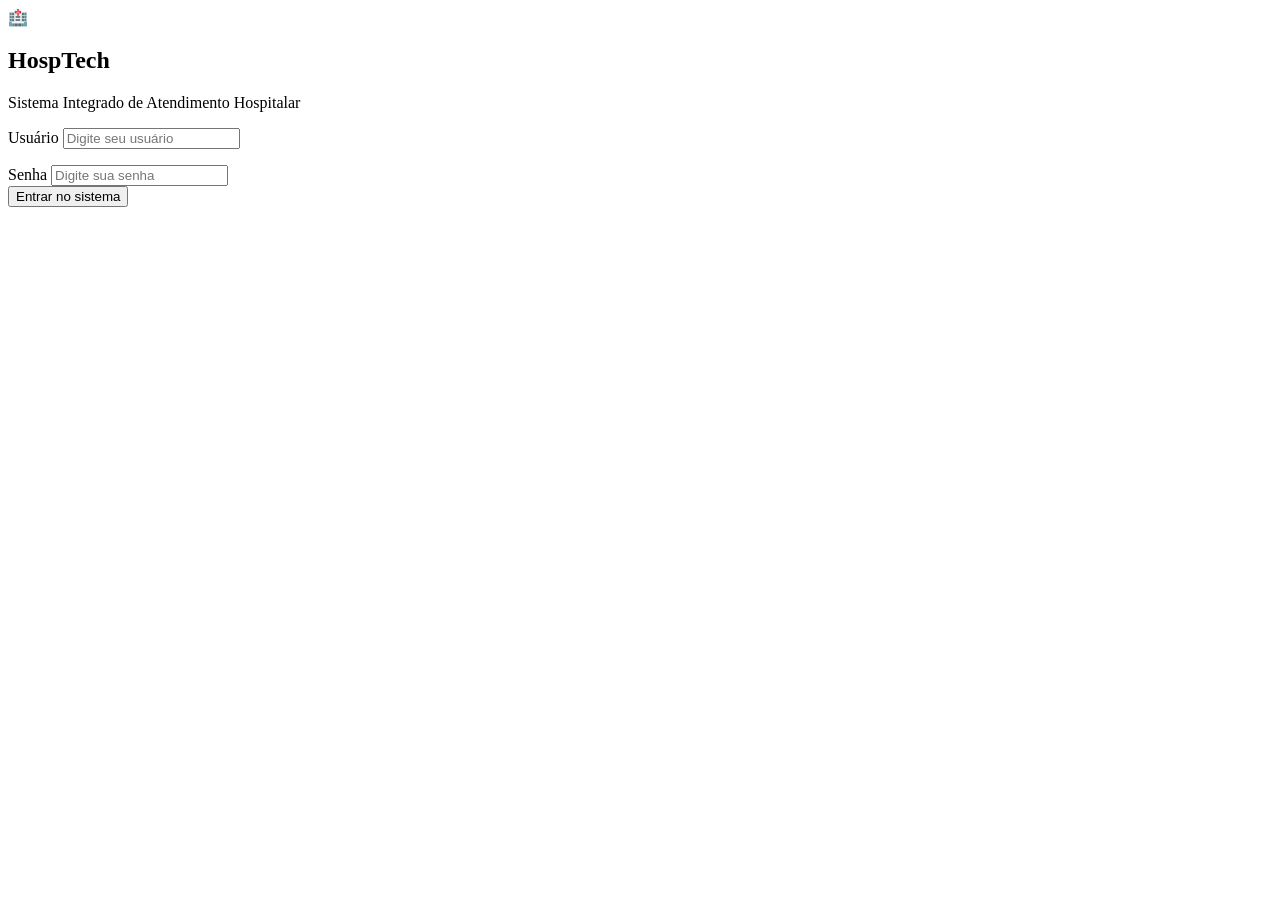
==== frontend/index.html @ c1aa9402 "Revamp login page structure and styles Updated the login page layout and improved accessibility feat" ====
<!DOCTYPE html>
<html lang="pt-BR">

<head>

  <meta charset="UTF-8">

  <meta
    name="viewport"
    content="width=device-width, initial-scale=1.0"
  >

  <title>HospTech | Login</title>

  <link rel="stylesheet" href="style.css">

</head>

<body class="login-page">

  <div class="container">

    <div class="login-logo">
      🏥
    </div>

    <h2>HospTech</h2>

    <p class="login-subtitle">
      Sistema Integrado de Atendimento Hospitalar
    </p>

    <div class="form-group">

      <label for="usuario">
        Usuário
      </label>

      <input
        id="usuario"
        type="text"
        placeholder="Digite seu usuário"
        autocomplete="username"
      >

    </div>

    <div
      class="form-group"
      style="margin-top:16px;"
    >

      <label for="senha">
        Senha
      </label>

      <input
        id="senha"
        type="password"
        placeholder="Digite sua senha"
        autocomplete="current-password"
      >

    </div>

    <button onclick="login()">
      Entrar no sistema
    </button>

    <div id="erro"></div>

  </div>

<script>

async function login() {

  const usuario =
    document
      .getElementById("usuario")
      .value
      .trim();

  const senha =
    document
      .getElementById("senha")
      .value;

  const erro =
    document.getElementById("erro");

  erro.className = "";
  erro.innerText = "";

  if (!usuario || !senha) {

    erro.className = "vermelho";

    erro.innerText =
      "Informe usuário e senha.";

    return;
  }

  try {

    const response =
      await fetch("/login", {

        method: "POST",

        headers: {
          "Content-Type":
            "application/json"
        },

        body:
          JSON.stringify({
            usuario,
            senha
          })
      });

    const data =
      await response.json();

    if (!response.ok) {

      throw new Error(
        data.erro ||
        "Erro ao realizar login."
      );
    }

    if (data.tipo === "triagem") {

      location.href =
        "triagem.html";

      return;
    }

    if (data.tipo === "medico") {

      location.href =
        "medico.html";

      return;
    }

    if (data.tipo === "atendimento") {

      location.href =
        "atendimento.html";

      return;
    }

    erro.className = "vermelho";

    erro.innerText =
      "Tipo de usuário não reconhecido.";

  } catch (error) {

    erro.className = "vermelho";

    erro.innerText =
      error.message;
  }
}

document
  .getElementById("senha")
  .addEventListener(
    "keydown",
    event => {

      if (event.key === "Enter") {
        login();
      }

    }
  );

</script>

</body>

</html>
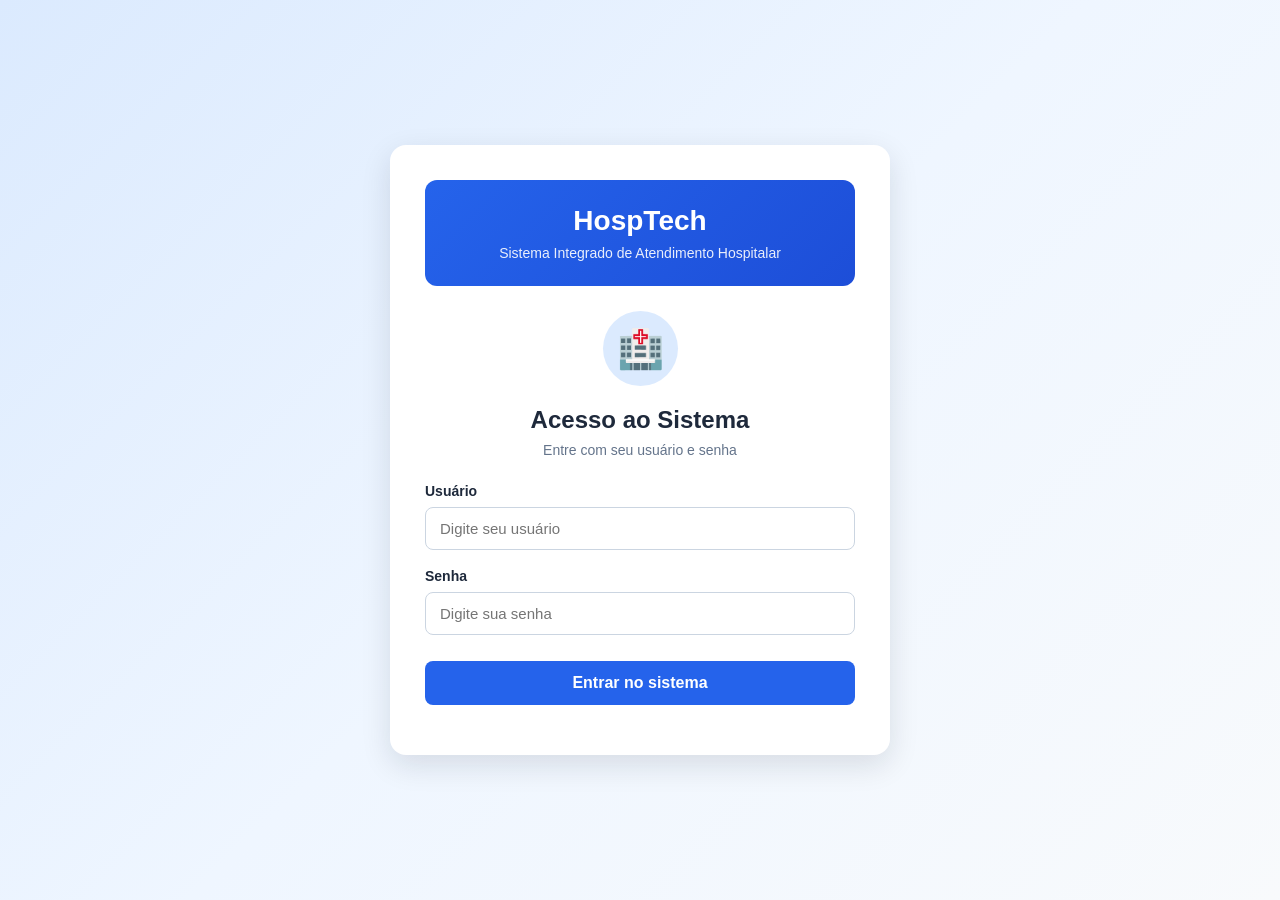
==== commit 8b097048: "Update index.html" ====
--- a/frontend/index.html
+++ b/frontend/index.html
@@ -14,60 +14,296 @@
 
   <link rel="stylesheet" href="style.css">
 
+  <style>
+    :root {
+      --primary-color: #2563eb;
+      --primary-dark: #1d4ed8;
+      --background: #f1f5f9;
+      --white: #ffffff;
+      --text: #1e293b;
+      --gray: #64748b;
+      --danger: #dc2626;
+    }
+
+    * {
+      box-sizing: border-box;
+      margin: 0;
+      padding: 0;
+    }
+
+    body.login-page {
+      min-height: 100vh;
+      background: linear-gradient(
+        135deg,
+        #dbeafe,
+        #eff6ff,
+        #f8fafc
+      );
+
+      font-family: Arial, Helvetica, sans-serif;
+      color: var(--text);
+
+      display: flex;
+      justify-content: center;
+      align-items: center;
+
+      padding: 30px;
+    }
+
+    .container {
+      width: 100%;
+      max-width: 500px;
+
+      background: var(--white);
+
+      border-radius: 16px;
+
+      padding: 35px;
+
+      box-shadow:
+        0 10px 30px rgba(15, 23, 42, 0.12);
+    }
+
+    header {
+      text-align: center;
+
+      background: linear-gradient(
+        135deg,
+        var(--primary-color),
+        var(--primary-dark)
+      );
+
+      color: white;
+
+      padding: 25px;
+
+      border-radius: 12px;
+
+      margin-bottom: 25px;
+    }
+
+    header h1 {
+      font-size: 28px;
+      margin-bottom: 8px;
+    }
+
+    header p {
+      font-size: 14px;
+      opacity: 0.9;
+    }
+
+    .login-logo {
+      width: 75px;
+      height: 75px;
+
+      display: flex;
+      align-items: center;
+      justify-content: center;
+
+      background: #dbeafe;
+
+      border-radius: 50%;
+
+      font-size: 38px;
+
+      margin: 0 auto 20px;
+    }
+
+    .login-title {
+      text-align: center;
+      font-size: 24px;
+      margin-bottom: 8px;
+    }
+
+    .login-subtitle {
+      text-align: center;
+      color: var(--gray);
+      font-size: 14px;
+      margin-bottom: 25px;
+    }
+
+    .form-section {
+      width: 100%;
+    }
+
+    .form-group {
+      display: flex;
+      flex-direction: column;
+      gap: 8px;
+      margin-bottom: 18px;
+    }
+
+    .form-group label {
+      font-weight: bold;
+      font-size: 14px;
+    }
+
+    .form-group input {
+      width: 100%;
+
+      padding: 12px 14px;
+
+      border: 1px solid #cbd5e1;
+
+      border-radius: 8px;
+
+      font-size: 15px;
+
+      outline: none;
+
+      transition: 0.2s;
+    }
+
+    .form-group input:focus {
+      border-color: var(--primary-color);
+
+      box-shadow:
+        0 0 0 3px rgba(37, 99, 235, 0.15);
+    }
+
+    .login-button {
+      width: 100%;
+
+      margin-top: 8px;
+
+      padding: 13px 20px;
+
+      border: none;
+
+      border-radius: 8px;
+
+      background: var(--primary-color);
+
+      color: white;
+
+      font-size: 16px;
+
+      font-weight: bold;
+
+      cursor: pointer;
+
+      transition: 0.2s;
+    }
+
+    .login-button:hover {
+      background: var(--primary-dark);
+
+      transform: translateY(-1px);
+    }
+
+    #erro {
+      margin-top: 15px;
+
+      text-align: center;
+
+      font-size: 14px;
+    }
+
+    .vermelho {
+      color: var(--danger);
+
+      background: #fee2e2;
+
+      padding: 10px;
+
+      border-radius: 8px;
+
+      font-weight: bold;
+    }
+
+    @media (max-width: 600px) {
+
+      body.login-page {
+        padding: 15px;
+      }
+
+      .container {
+        padding: 22px;
+      }
+
+      header h1 {
+        font-size: 23px;
+      }
+
+    }
+  </style>
+
 </head>
 
 <body class="login-page">
 
   <div class="container">
 
-    <div class="login-logo">
-      🏥
-    </div>
-
-    <h2>HospTech</h2>
-
-    <p class="login-subtitle">
-      Sistema Integrado de Atendimento Hospitalar
-    </p>
-
-    <div class="form-group">
-
-      <label for="usuario">
-        Usuário
-      </label>
-
-      <input
-        id="usuario"
-        type="text"
-        placeholder="Digite seu usuário"
-        autocomplete="username"
-      >
-
-    </div>
-
-    <div
-      class="form-group"
-      style="margin-top:16px;"
-    >
-
-      <label for="senha">
-        Senha
-      </label>
-
-      <input
-        id="senha"
-        type="password"
-        placeholder="Digite sua senha"
-        autocomplete="current-password"
-      >
-
-    </div>
-
-    <button onclick="login()">
-      Entrar no sistema
-    </button>
-
-    <div id="erro"></div>
+    <header>
+
+      <h1>
+        HospTech
+      </h1>
+
+      <p>
+        Sistema Integrado de Atendimento Hospitalar
+      </p>
+
+    </header>
+
+    <main>
+
+      <section class="form-section">
+
+        <div class="login-logo">
+          🏥
+        </div>
+
+        <h2 class="login-title">
+          Acesso ao Sistema
+        </h2>
+
+        <p class="login-subtitle">
+          Entre com seu usuário e senha
+        </p>
+
+        <div class="form-group">
+
+          <label for="usuario">
+            Usuário
+          </label>
+
+          <input
+            id="usuario"
+            type="text"
+            placeholder="Digite seu usuário"
+            autocomplete="username"
+          >
+
+        </div>
+
+        <div class="form-group">
+
+          <label for="senha">
+            Senha
+          </label>
+
+          <input
+            id="senha"
+            type="password"
+            placeholder="Digite sua senha"
+            autocomplete="current-password"
+          >
+
+        </div>
+
+        <button
+          class="login-button"
+          onclick="login()"
+        >
+          Entrar no sistema
+        </button>
+
+        <div id="erro"></div>
+
+      </section>
+
+    </main>
 
   </div>
 
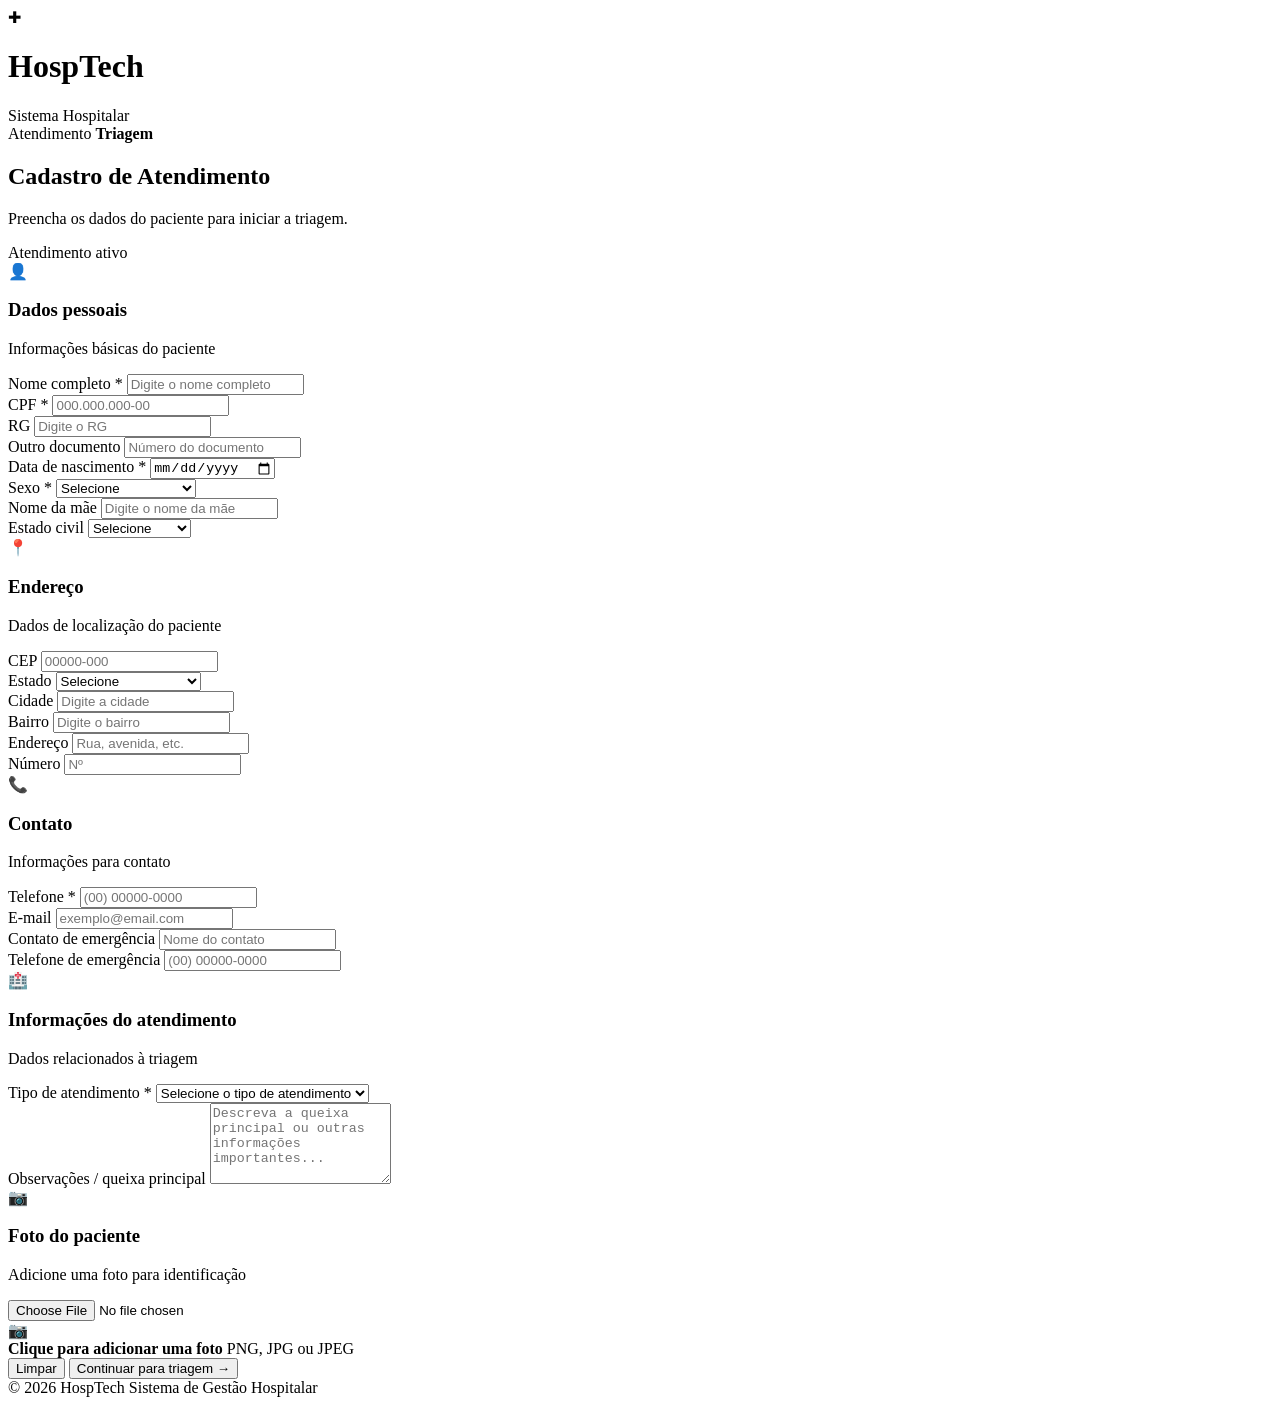
==== commit b73f16d6: "Update index.html" ====
--- a/frontend/index.html
+++ b/frontend/index.html
@@ -2,7 +2,6 @@
 <html lang="pt-BR">
 
 <head>
-
   <meta charset="UTF-8">
 
   <meta
@@ -10,416 +9,707 @@
     content="width=device-width, initial-scale=1.0"
   >
 
-  <title>HospTech | Login</title>
-
-  <link rel="stylesheet" href="style.css">
-
-  <style>
-    :root {
-      --primary-color: #2563eb;
-      --primary-dark: #1d4ed8;
-      --background: #f1f5f9;
-      --white: #ffffff;
-      --text: #1e293b;
-      --gray: #64748b;
-      --danger: #dc2626;
+  <title>HospTech | Triagem</title>
+
+  <link
+    rel="stylesheet"
+    href="style.css"
+  >
+</head>
+
+<body>
+
+  <div class="container">
+
+    <!-- CABEÇALHO -->
+    <header class="header">
+
+      <div class="logo">
+        <div class="logo-icon">✚</div>
+
+        <div>
+          <h1>HospTech</h1>
+          <span>Sistema Hospitalar</span>
+        </div>
+      </div>
+
+      <div class="header-info">
+        <span>Atendimento</span>
+        <strong>Triagem</strong>
+      </div>
+
+    </header>
+
+
+    <!-- CONTEÚDO -->
+    <main class="main-content">
+
+      <div class="page-title">
+        <div>
+          <h2>Cadastro de Atendimento</h2>
+          <p>Preencha os dados do paciente para iniciar a triagem.</p>
+        </div>
+
+        <div class="status">
+          <span class="status-dot"></span>
+          Atendimento ativo
+        </div>
+      </div>
+
+
+      <!-- FORMULÁRIO -->
+      <form id="triagemForm">
+
+        <!-- DADOS PESSOAIS -->
+        <section class="form-section">
+
+          <div class="section-title">
+            <div class="section-icon">👤</div>
+
+            <div>
+              <h3>Dados pessoais</h3>
+              <p>Informações básicas do paciente</p>
+            </div>
+          </div>
+
+
+          <div class="form-grid">
+
+            <div class="form-group full">
+              <label for="nome">
+                Nome completo
+                <span>*</span>
+              </label>
+
+              <input
+                type="text"
+                id="nome"
+                name="nome"
+                placeholder="Digite o nome completo"
+                required
+              >
+            </div>
+
+
+            <div class="form-group">
+              <label for="cpf">
+                CPF
+                <span>*</span>
+              </label>
+
+              <input
+                type="text"
+                id="cpf"
+                name="cpf"
+                placeholder="000.000.000-00"
+                maxlength="14"
+                required
+              >
+            </div>
+
+
+            <div class="form-group">
+              <label for="rg">
+                RG
+              </label>
+
+              <input
+                type="text"
+                id="rg"
+                name="rg"
+                placeholder="Digite o RG"
+              >
+            </div>
+
+
+            <div class="form-group">
+              <label for="outroDocumento">
+                Outro documento
+              </label>
+
+              <input
+                type="text"
+                id="outroDocumento"
+                name="outroDocumento"
+                placeholder="Número do documento"
+              >
+            </div>
+
+
+            <div class="form-group">
+              <label for="dataNascimento">
+                Data de nascimento
+                <span>*</span>
+              </label>
+
+              <input
+                type="date"
+                id="dataNascimento"
+                name="dataNascimento"
+                required
+              >
+            </div>
+
+
+            <div class="form-group">
+              <label for="sexo">
+                Sexo
+                <span>*</span>
+              </label>
+
+              <select
+                id="sexo"
+                name="sexo"
+                required
+              >
+                <option value="">Selecione</option>
+                <option value="feminino">Feminino</option>
+                <option value="masculino">Masculino</option>
+                <option value="outro">Outro</option>
+                <option value="nao-informado">
+                  Prefiro não informar
+                </option>
+              </select>
+            </div>
+
+
+            <div class="form-group">
+              <label for="nomeMae">
+                Nome da mãe
+              </label>
+
+              <input
+                type="text"
+                id="nomeMae"
+                name="nomeMae"
+                placeholder="Digite o nome da mãe"
+              >
+            </div>
+
+
+            <div class="form-group">
+              <label for="estadoCivil">
+                Estado civil
+              </label>
+
+              <select
+                id="estadoCivil"
+                name="estadoCivil"
+              >
+                <option value="">Selecione</option>
+                <option value="solteiro">Solteiro(a)</option>
+                <option value="casado">Casado(a)</option>
+                <option value="divorciado">Divorciado(a)</option>
+                <option value="viuvo">Viúvo(a)</option>
+                <option value="uniao-estavel">
+                  União estável
+                </option>
+              </select>
+            </div>
+
+          </div>
+
+        </section>
+
+
+        <!-- ENDEREÇO -->
+        <section class="form-section">
+
+          <div class="section-title">
+            <div class="section-icon">📍</div>
+
+            <div>
+              <h3>Endereço</h3>
+              <p>Dados de localização do paciente</p>
+            </div>
+          </div>
+
+
+          <div class="form-grid">
+
+            <div class="form-group">
+              <label for="cep">
+                CEP
+              </label>
+
+              <input
+                type="text"
+                id="cep"
+                name="cep"
+                placeholder="00000-000"
+                maxlength="9"
+              >
+            </div>
+
+
+            <div class="form-group">
+              <label for="estado">
+                Estado
+              </label>
+
+              <select
+                id="estado"
+                name="estado"
+              >
+                <option value="">Selecione</option>
+                <option value="AC">Acre</option>
+                <option value="AL">Alagoas</option>
+                <option value="AP">Amapá</option>
+                <option value="AM">Amazonas</option>
+                <option value="BA">Bahia</option>
+                <option value="CE">Ceará</option>
+                <option value="DF">Distrito Federal</option>
+                <option value="ES">Espírito Santo</option>
+                <option value="GO">Goiás</option>
+                <option value="MA">Maranhão</option>
+                <option value="MT">Mato Grosso</option>
+                <option value="MS">Mato Grosso do Sul</option>
+                <option value="MG">Minas Gerais</option>
+                <option value="PA">Pará</option>
+                <option value="PB">Paraíba</option>
+                <option value="PR">Paraná</option>
+                <option value="PE">Pernambuco</option>
+                <option value="PI">Piauí</option>
+                <option value="RJ">Rio de Janeiro</option>
+                <option value="RN">Rio Grande do Norte</option>
+                <option value="RS">Rio Grande do Sul</option>
+                <option value="RO">Rondônia</option>
+                <option value="RR">Roraima</option>
+                <option value="SC">Santa Catarina</option>
+                <option value="SP">São Paulo</option>
+                <option value="SE">Sergipe</option>
+                <option value="TO">Tocantins</option>
+              </select>
+            </div>
+
+
+            <div class="form-group">
+              <label for="cidade">
+                Cidade
+              </label>
+
+              <input
+                type="text"
+                id="cidade"
+                name="cidade"
+                placeholder="Digite a cidade"
+              >
+            </div>
+
+
+            <div class="form-group">
+              <label for="bairro">
+                Bairro
+              </label>
+
+              <input
+                type="text"
+                id="bairro"
+                name="bairro"
+                placeholder="Digite o bairro"
+              >
+            </div>
+
+
+            <div class="form-group large">
+              <label for="endereco">
+                Endereço
+              </label>
+
+              <input
+                type="text"
+                id="endereco"
+                name="endereco"
+                placeholder="Rua, avenida, etc."
+              >
+            </div>
+
+
+            <div class="form-group">
+              <label for="numero">
+                Número
+              </label>
+
+              <input
+                type="text"
+                id="numero"
+                name="numero"
+                placeholder="Nº"
+              >
+            </div>
+
+          </div>
+
+        </section>
+
+
+        <!-- CONTATO -->
+        <section class="form-section">
+
+          <div class="section-title">
+            <div class="section-icon">📞</div>
+
+            <div>
+              <h3>Contato</h3>
+              <p>Informações para contato</p>
+            </div>
+          </div>
+
+
+          <div class="form-grid">
+
+            <div class="form-group">
+              <label for="telefone">
+                Telefone
+                <span>*</span>
+              </label>
+
+              <input
+                type="tel"
+                id="telefone"
+                name="telefone"
+                placeholder="(00) 00000-0000"
+                maxlength="15"
+                required
+              >
+            </div>
+
+
+            <div class="form-group">
+              <label for="email">
+                E-mail
+              </label>
+
+              <input
+                type="email"
+                id="email"
+                name="email"
+                placeholder="exemplo@email.com"
+              >
+            </div>
+
+
+            <div class="form-group">
+              <label for="contatoEmergencia">
+                Contato de emergência
+              </label>
+
+              <input
+                type="text"
+                id="contatoEmergencia"
+                name="contatoEmergencia"
+                placeholder="Nome do contato"
+              >
+            </div>
+
+
+            <div class="form-group">
+              <label for="telefoneEmergencia">
+                Telefone de emergência
+              </label>
+
+              <input
+                type="tel"
+                id="telefoneEmergencia"
+                name="telefoneEmergencia"
+                placeholder="(00) 00000-0000"
+                maxlength="15"
+              >
+            </div>
+
+          </div>
+
+        </section>
+
+
+        <!-- ATENDIMENTO -->
+        <section class="form-section">
+
+          <div class="section-title">
+            <div class="section-icon">🏥</div>
+
+            <div>
+              <h3>Informações do atendimento</h3>
+              <p>Dados relacionados à triagem</p>
+            </div>
+          </div>
+
+
+          <div class="form-grid">
+
+            <div class="form-group full">
+
+              <label for="tipoAtendimento">
+                Tipo de atendimento
+                <span>*</span>
+              </label>
+
+              <select
+                id="tipoAtendimento"
+                name="tipoAtendimento"
+                required
+              >
+                <option value="">
+                  Selecione o tipo de atendimento
+                </option>
+
+                <option value="consulta">
+                  Consulta médica
+                </option>
+
+                <option value="urgencia">
+                  Urgência
+                </option>
+
+                <option value="emergencia">
+                  Emergência
+                </option>
+
+                <option value="retorno">
+                  Retorno
+                </option>
+
+                <option value="exame">
+                  Exame
+                </option>
+              </select>
+
+            </div>
+
+
+            <div class="form-group full">
+
+              <label for="observacoes">
+                Observações / queixa principal
+              </label>
+
+              <textarea
+                id="observacoes"
+                name="observacoes"
+                rows="5"
+                placeholder="Descreva a queixa principal ou outras informações importantes..."
+              ></textarea>
+
+            </div>
+
+          </div>
+
+        </section>
+
+
+        <!-- FOTO -->
+        <section class="form-section">
+
+          <div class="section-title">
+            <div class="section-icon">📷</div>
+
+            <div>
+              <h3>Foto do paciente</h3>
+              <p>Adicione uma foto para identificação</p>
+            </div>
+          </div>
+
+
+          <div class="upload-area">
+
+            <input
+              type="file"
+              id="foto"
+              name="foto"
+              accept="image/*"
+            >
+
+            <label for="foto" class="upload-label">
+
+              <div class="upload-icon">
+                📷
+              </div>
+
+              <strong>
+                Clique para adicionar uma foto
+              </strong>
+
+              <span>
+                PNG, JPG ou JPEG
+              </span>
+
+            </label>
+
+          </div>
+
+        </section>
+
+
+        <!-- AÇÕES -->
+        <div class="form-actions">
+
+          <button
+            type="button"
+            class="btn-secondary"
+            onclick="limparFormulario()"
+          >
+            Limpar
+          </button>
+
+
+          <button
+            type="submit"
+            class="btn-primary"
+          >
+            Continuar para triagem
+            <span>→</span>
+          </button>
+
+        </div>
+
+      </form>
+
+    </main>
+
+
+    <!-- RODAPÉ -->
+    <footer class="footer">
+
+      <span>
+        © 2026 HospTech
+      </span>
+
+      <span>
+        Sistema de Gestão Hospitalar
+      </span>
+
+    </footer>
+
+  </div>
+
+
+  <!-- JAVASCRIPT -->
+  <script>
+
+    // MÁSCARA CPF
+    const cpfInput = document.getElementById("cpf");
+
+    cpfInput.addEventListener("input", function () {
+
+      let value = this.value.replace(/\D/g, "");
+
+      value = value.substring(0, 11);
+
+      value = value.replace(
+        /(\d{3})(\d)/,
+        "$1.$2"
+      );
+
+      value = value.replace(
+        /(\d{3})(\d)/,
+        "$1.$2"
+      );
+
+      value = value.replace(
+        /(\d{3})(\d{1,2})$/,
+        "$1-$2"
+      );
+
+      this.value = value;
+
+    });
+
+
+    // MÁSCARA CEP
+    const cepInput = document.getElementById("cep");
+
+    cepInput.addEventListener("input", function () {
+
+      let value = this.value.replace(/\D/g, "");
+
+      value = value.substring(0, 8);
+
+      value = value.replace(
+        /(\d{5})(\d)/,
+        "$1-$2"
+      );
+
+      this.value = value;
+
+    });
+
+
+    // MÁSCARA TELEFONE
+    function mascaraTelefone(input) {
+
+      input.addEventListener("input", function () {
+
+        let value = this.value.replace(/\D/g, "");
+
+        value = value.substring(0, 11);
+
+        if (value.length <= 10) {
+
+          value = value.replace(
+            /^(\d{2})(\d)/,
+            "($1) $2"
+          );
+
+          value = value.replace(
+            /(\d{4})(\d)/,
+            "$1-$2"
+          );
+
+        } else {
+
+          value = value.replace(
+            /^(\d{2})(\d)/,
+            "($1) $2"
+          );
+
+          value = value.replace(
+            /(\d{5})(\d)/,
+            "$1-$2"
+          );
+
+        }
+
+        this.value = value;
+
+      });
+
     }
 
-    * {
-      box-sizing: border-box;
-      margin: 0;
-      padding: 0;
+
+    mascaraTelefone(
+      document.getElementById("telefone")
+    );
+
+    mascaraTelefone(
+      document.getElementById("telefoneEmergencia")
+    );
+
+
+    // LIMPAR FORMULÁRIO
+    function limparFormulario() {
+
+      const formulario =
+        document.getElementById("triagemForm");
+
+      formulario.reset();
+
     }
 
-    body.login-page {
-      min-height: 100vh;
-      background: linear-gradient(
-        135deg,
-        #dbeafe,
-        #eff6ff,
-        #f8fafc
-      );
-
-      font-family: Arial, Helvetica, sans-serif;
-      color: var(--text);
-
-      display: flex;
-      justify-content: center;
-      align-items: center;
-
-      padding: 30px;
-    }
-
-    .container {
-      width: 100%;
-      max-width: 500px;
-
-      background: var(--white);
-
-      border-radius: 16px;
-
-      padding: 35px;
-
-      box-shadow:
-        0 10px 30px rgba(15, 23, 42, 0.12);
-    }
-
-    header {
-      text-align: center;
-
-      background: linear-gradient(
-        135deg,
-        var(--primary-color),
-        var(--primary-dark)
-      );
-
-      color: white;
-
-      padding: 25px;
-
-      border-radius: 12px;
-
-      margin-bottom: 25px;
-    }
-
-    header h1 {
-      font-size: 28px;
-      margin-bottom: 8px;
-    }
-
-    header p {
-      font-size: 14px;
-      opacity: 0.9;
-    }
-
-    .login-logo {
-      width: 75px;
-      height: 75px;
-
-      display: flex;
-      align-items: center;
-      justify-content: center;
-
-      background: #dbeafe;
-
-      border-radius: 50%;
-
-      font-size: 38px;
-
-      margin: 0 auto 20px;
-    }
-
-    .login-title {
-      text-align: center;
-      font-size: 24px;
-      margin-bottom: 8px;
-    }
-
-    .login-subtitle {
-      text-align: center;
-      color: var(--gray);
-      font-size: 14px;
-      margin-bottom: 25px;
-    }
-
-    .form-section {
-      width: 100%;
-    }
-
-    .form-group {
-      display: flex;
-      flex-direction: column;
-      gap: 8px;
-      margin-bottom: 18px;
-    }
-
-    .form-group label {
-      font-weight: bold;
-      font-size: 14px;
-    }
-
-    .form-group input {
-      width: 100%;
-
-      padding: 12px 14px;
-
-      border: 1px solid #cbd5e1;
-
-      border-radius: 8px;
-
-      font-size: 15px;
-
-      outline: none;
-
-      transition: 0.2s;
-    }
-
-    .form-group input:focus {
-      border-color: var(--primary-color);
-
-      box-shadow:
-        0 0 0 3px rgba(37, 99, 235, 0.15);
-    }
-
-    .login-button {
-      width: 100%;
-
-      margin-top: 8px;
-
-      padding: 13px 20px;
-
-      border: none;
-
-      border-radius: 8px;
-
-      background: var(--primary-color);
-
-      color: white;
-
-      font-size: 16px;
-
-      font-weight: bold;
-
-      cursor: pointer;
-
-      transition: 0.2s;
-    }
-
-    .login-button:hover {
-      background: var(--primary-dark);
-
-      transform: translateY(-1px);
-    }
-
-    #erro {
-      margin-top: 15px;
-
-      text-align: center;
-
-      font-size: 14px;
-    }
-
-    .vermelho {
-      color: var(--danger);
-
-      background: #fee2e2;
-
-      padding: 10px;
-
-      border-radius: 8px;
-
-      font-weight: bold;
-    }
-
-    @media (max-width: 600px) {
-
-      body.login-page {
-        padding: 15px;
-      }
-
-      .container {
-        padding: 22px;
-      }
-
-      header h1 {
-        font-size: 23px;
-      }
-
-    }
-  </style>
-
-</head>
-
-<body class="login-page">
-
-  <div class="container">
-
-    <header>
-
-      <h1>
-        HospTech
-      </h1>
-
-      <p>
-        Sistema Integrado de Atendimento Hospitalar
-      </p>
-
-    </header>
-
-    <main>
-
-      <section class="form-section">
-
-        <div class="login-logo">
-          🏥
-        </div>
-
-        <h2 class="login-title">
-          Acesso ao Sistema
-        </h2>
-
-        <p class="login-subtitle">
-          Entre com seu usuário e senha
-        </p>
-
-        <div class="form-group">
-
-          <label for="usuario">
-            Usuário
-          </label>
-
-          <input
-            id="usuario"
-            type="text"
-            placeholder="Digite seu usuário"
-            autocomplete="username"
-          >
-
-        </div>
-
-        <div class="form-group">
-
-          <label for="senha">
-            Senha
-          </label>
-
-          <input
-            id="senha"
-            type="password"
-            placeholder="Digite sua senha"
-            autocomplete="current-password"
-          >
-
-        </div>
-
-        <button
-          class="login-button"
-          onclick="login()"
-        >
-          Entrar no sistema
-        </button>
-
-        <div id="erro"></div>
-
-      </section>
-
-    </main>
-
-  </div>
-
-<script>
-
-async function login() {
-
-  const usuario =
+
+    // ENVIO DO FORMULÁRIO
     document
-      .getElementById("usuario")
-      .value
-      .trim();
-
-  const senha =
-    document
-      .getElementById("senha")
-      .value;
-
-  const erro =
-    document.getElementById("erro");
-
-  erro.className = "";
-  erro.innerText = "";
-
-  if (!usuario || !senha) {
-
-    erro.className = "vermelho";
-
-    erro.innerText =
-      "Informe usuário e senha.";
-
-    return;
-  }
-
-  try {
-
-    const response =
-      await fetch("/login", {
-
-        method: "POST",
-
-        headers: {
-          "Content-Type":
-            "application/json"
-        },
-
-        body:
-          JSON.stringify({
-            usuario,
-            senha
-          })
+      .getElementById("triagemForm")
+      .addEventListener("submit", function (event) {
+
+        event.preventDefault();
+
+        alert(
+          "Dados do paciente registrados com sucesso!"
+        );
+
       });
 
-    const data =
-      await response.json();
-
-    if (!response.ok) {
-
-      throw new Error(
-        data.erro ||
-        "Erro ao realizar login."
-      );
-    }
-
-    if (data.tipo === "triagem") {
-
-      location.href =
-        "triagem.html";
-
-      return;
-    }
-
-    if (data.tipo === "medico") {
-
-      location.href =
-        "medico.html";
-
-      return;
-    }
-
-    if (data.tipo === "atendimento") {
-
-      location.href =
-        "atendimento.html";
-
-      return;
-    }
-
-    erro.className = "vermelho";
-
-    erro.innerText =
-      "Tipo de usuário não reconhecido.";
-
-  } catch (error) {
-
-    erro.className = "vermelho";
-
-    erro.innerText =
-      error.message;
-  }
-}
-
-document
-  .getElementById("senha")
-  .addEventListener(
-    "keydown",
-    event => {
-
-      if (event.key === "Enter") {
-        login();
-      }
-
-    }
-  );
-
-</script>
+  </script>
 
 </body>
 
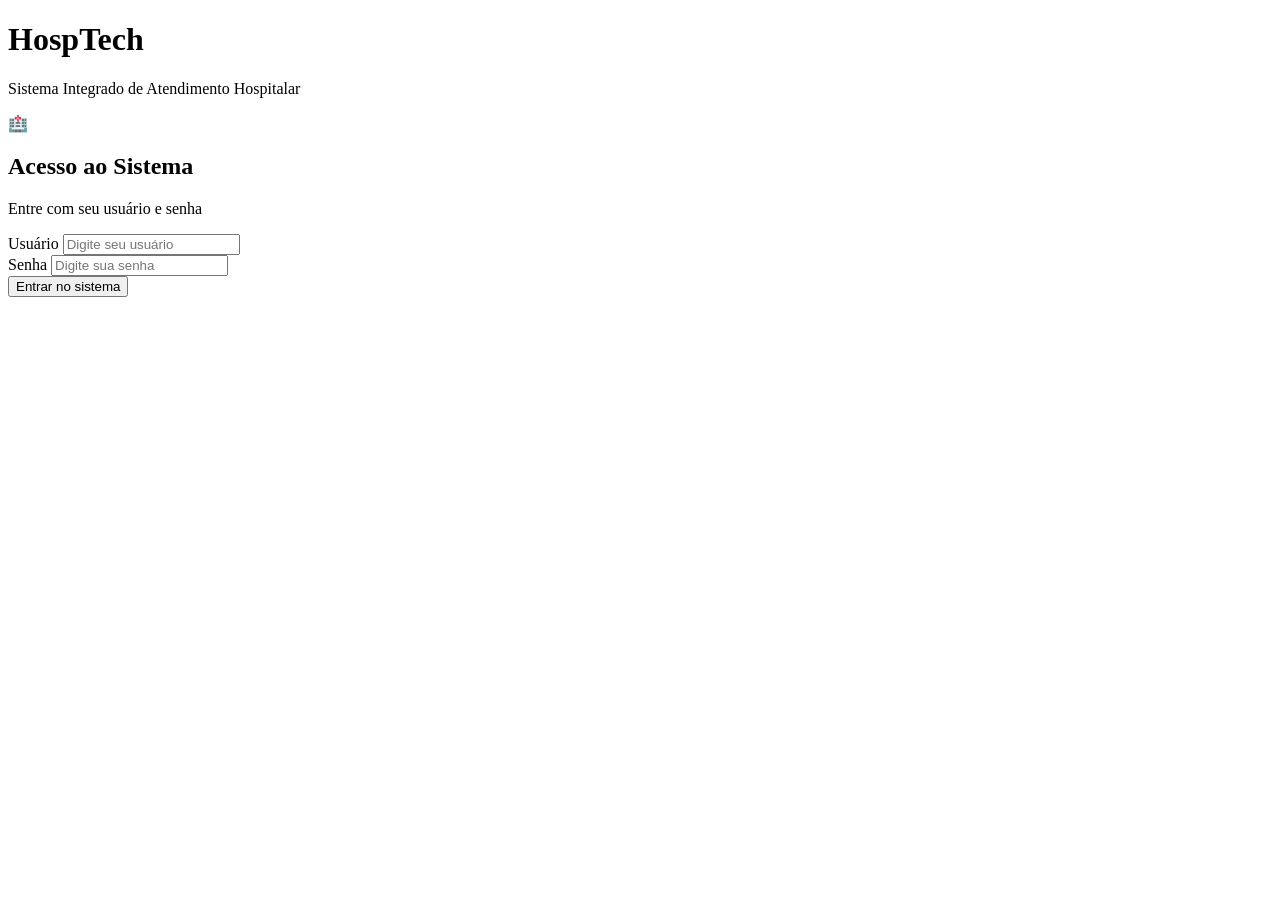
==== commit 38ac52d5: "Update index.html" ====
--- a/frontend/index.html
+++ b/frontend/index.html
@@ -9,7 +9,7 @@
     content="width=device-width, initial-scale=1.0"
   >
 
-  <title>HospTech | Triagem</title>
+  <title>HospTech | Login</title>
 
   <link
     rel="stylesheet"
@@ -19,697 +19,82 @@
 
 <body>
 
-  <div class="container">
+  <div class="login-page">
 
-    <!-- CABEÇALHO -->
-    <header class="header">
+    <div class="container">
 
-      <div class="logo">
-        <div class="logo-icon">✚</div>
+      <header>
+        <h1>HospTech</h1>
 
-        <div>
-          <h1>HospTech</h1>
-          <span>Sistema Hospitalar</span>
-        </div>
-      </div>
+        <p>
+          Sistema Integrado de Atendimento Hospitalar
+        </p>
+      </header>
 
-      <div class="header-info">
-        <span>Atendimento</span>
-        <strong>Triagem</strong>
-      </div>
+      <main>
 
-    </header>
-
-
-    <!-- CONTEÚDO -->
-    <main class="main-content">
-
-      <div class="page-title">
-        <div>
-          <h2>Cadastro de Atendimento</h2>
-          <p>Preencha os dados do paciente para iniciar a triagem.</p>
-        </div>
-
-        <div class="status">
-          <span class="status-dot"></span>
-          Atendimento ativo
-        </div>
-      </div>
-
-
-      <!-- FORMULÁRIO -->
-      <form id="triagemForm">
-
-        <!-- DADOS PESSOAIS -->
         <section class="form-section">
 
-          <div class="section-title">
-            <div class="section-icon">👤</div>
-
-            <div>
-              <h3>Dados pessoais</h3>
-              <p>Informações básicas do paciente</p>
-            </div>
+          <div class="login-logo">
+            🏥
           </div>
 
+          <h2 class="login-title">
+            Acesso ao Sistema
+          </h2>
 
-          <div class="form-grid">
+          <p class="login-subtitle">
+            Entre com seu usuário e senha
+          </p>
 
-            <div class="form-group full">
-              <label for="nome">
-                Nome completo
-                <span>*</span>
-              </label>
+          <div class="form-group">
 
-              <input
-                type="text"
-                id="nome"
-                name="nome"
-                placeholder="Digite o nome completo"
-                required
-              >
-            </div>
+            <label for="usuario">
+              Usuário
+            </label>
 
-
-            <div class="form-group">
-              <label for="cpf">
-                CPF
-                <span>*</span>
-              </label>
-
-              <input
-                type="text"
-                id="cpf"
-                name="cpf"
-                placeholder="000.000.000-00"
-                maxlength="14"
-                required
-              >
-            </div>
-
-
-            <div class="form-group">
-              <label for="rg">
-                RG
-              </label>
-
-              <input
-                type="text"
-                id="rg"
-                name="rg"
-                placeholder="Digite o RG"
-              >
-            </div>
-
-
-            <div class="form-group">
-              <label for="outroDocumento">
-                Outro documento
-              </label>
-
-              <input
-                type="text"
-                id="outroDocumento"
-                name="outroDocumento"
-                placeholder="Número do documento"
-              >
-            </div>
-
-
-            <div class="form-group">
-              <label for="dataNascimento">
-                Data de nascimento
-                <span>*</span>
-              </label>
-
-              <input
-                type="date"
-                id="dataNascimento"
-                name="dataNascimento"
-                required
-              >
-            </div>
-
-
-            <div class="form-group">
-              <label for="sexo">
-                Sexo
-                <span>*</span>
-              </label>
-
-              <select
-                id="sexo"
-                name="sexo"
-                required
-              >
-                <option value="">Selecione</option>
-                <option value="feminino">Feminino</option>
-                <option value="masculino">Masculino</option>
-                <option value="outro">Outro</option>
-                <option value="nao-informado">
-                  Prefiro não informar
-                </option>
-              </select>
-            </div>
-
-
-            <div class="form-group">
-              <label for="nomeMae">
-                Nome da mãe
-              </label>
-
-              <input
-                type="text"
-                id="nomeMae"
-                name="nomeMae"
-                placeholder="Digite o nome da mãe"
-              >
-            </div>
-
-
-            <div class="form-group">
-              <label for="estadoCivil">
-                Estado civil
-              </label>
-
-              <select
-                id="estadoCivil"
-                name="estadoCivil"
-              >
-                <option value="">Selecione</option>
-                <option value="solteiro">Solteiro(a)</option>
-                <option value="casado">Casado(a)</option>
-                <option value="divorciado">Divorciado(a)</option>
-                <option value="viuvo">Viúvo(a)</option>
-                <option value="uniao-estavel">
-                  União estável
-                </option>
-              </select>
-            </div>
+            <input
+              id="usuario"
+              type="text"
+              placeholder="Digite seu usuário"
+              autocomplete="username"
+            >
 
           </div>
 
-        </section>
+          <div class="form-group">
 
+            <label for="senha">
+              Senha
+            </label>
 
-        <!-- ENDEREÇO -->
-        <section class="form-section">
-
-          <div class="section-title">
-            <div class="section-icon">📍</div>
-
-            <div>
-              <h3>Endereço</h3>
-              <p>Dados de localização do paciente</p>
-            </div>
-          </div>
-
-
-          <div class="form-grid">
-
-            <div class="form-group">
-              <label for="cep">
-                CEP
-              </label>
-
-              <input
-                type="text"
-                id="cep"
-                name="cep"
-                placeholder="00000-000"
-                maxlength="9"
-              >
-            </div>
-
-
-            <div class="form-group">
-              <label for="estado">
-                Estado
-              </label>
-
-              <select
-                id="estado"
-                name="estado"
-              >
-                <option value="">Selecione</option>
-                <option value="AC">Acre</option>
-                <option value="AL">Alagoas</option>
-                <option value="AP">Amapá</option>
-                <option value="AM">Amazonas</option>
-                <option value="BA">Bahia</option>
-                <option value="CE">Ceará</option>
-                <option value="DF">Distrito Federal</option>
-                <option value="ES">Espírito Santo</option>
-                <option value="GO">Goiás</option>
-                <option value="MA">Maranhão</option>
-                <option value="MT">Mato Grosso</option>
-                <option value="MS">Mato Grosso do Sul</option>
-                <option value="MG">Minas Gerais</option>
-                <option value="PA">Pará</option>
-                <option value="PB">Paraíba</option>
-                <option value="PR">Paraná</option>
-                <option value="PE">Pernambuco</option>
-                <option value="PI">Piauí</option>
-                <option value="RJ">Rio de Janeiro</option>
-                <option value="RN">Rio Grande do Norte</option>
-                <option value="RS">Rio Grande do Sul</option>
-                <option value="RO">Rondônia</option>
-                <option value="RR">Roraima</option>
-                <option value="SC">Santa Catarina</option>
-                <option value="SP">São Paulo</option>
-                <option value="SE">Sergipe</option>
-                <option value="TO">Tocantins</option>
-              </select>
-            </div>
-
-
-            <div class="form-group">
-              <label for="cidade">
-                Cidade
-              </label>
-
-              <input
-                type="text"
-                id="cidade"
-                name="cidade"
-                placeholder="Digite a cidade"
-              >
-            </div>
-
-
-            <div class="form-group">
-              <label for="bairro">
-                Bairro
-              </label>
-
-              <input
-                type="text"
-                id="bairro"
-                name="bairro"
-                placeholder="Digite o bairro"
-              >
-            </div>
-
-
-            <div class="form-group large">
-              <label for="endereco">
-                Endereço
-              </label>
-
-              <input
-                type="text"
-                id="endereco"
-                name="endereco"
-                placeholder="Rua, avenida, etc."
-              >
-            </div>
-
-
-            <div class="form-group">
-              <label for="numero">
-                Número
-              </label>
-
-              <input
-                type="text"
-                id="numero"
-                name="numero"
-                placeholder="Nº"
-              >
-            </div>
+            <input
+              id="senha"
+              type="password"
+              placeholder="Digite sua senha"
+              autocomplete="current-password"
+            >
 
           </div>
 
-        </section>
+          <button
+            class="login-button"
+            onclick="login()"
+          >
+            Entrar no sistema
+          </button>
 
-
-        <!-- CONTATO -->
-        <section class="form-section">
-
-          <div class="section-title">
-            <div class="section-icon">📞</div>
-
-            <div>
-              <h3>Contato</h3>
-              <p>Informações para contato</p>
-            </div>
-          </div>
-
-
-          <div class="form-grid">
-
-            <div class="form-group">
-              <label for="telefone">
-                Telefone
-                <span>*</span>
-              </label>
-
-              <input
-                type="tel"
-                id="telefone"
-                name="telefone"
-                placeholder="(00) 00000-0000"
-                maxlength="15"
-                required
-              >
-            </div>
-
-
-            <div class="form-group">
-              <label for="email">
-                E-mail
-              </label>
-
-              <input
-                type="email"
-                id="email"
-                name="email"
-                placeholder="exemplo@email.com"
-              >
-            </div>
-
-
-            <div class="form-group">
-              <label for="contatoEmergencia">
-                Contato de emergência
-              </label>
-
-              <input
-                type="text"
-                id="contatoEmergencia"
-                name="contatoEmergencia"
-                placeholder="Nome do contato"
-              >
-            </div>
-
-
-            <div class="form-group">
-              <label for="telefoneEmergencia">
-                Telefone de emergência
-              </label>
-
-              <input
-                type="tel"
-                id="telefoneEmergencia"
-                name="telefoneEmergencia"
-                placeholder="(00) 00000-0000"
-                maxlength="15"
-              >
-            </div>
-
-          </div>
+          <div id="erro"></div>
 
         </section>
 
+      </main>
 
-        <!-- ATENDIMENTO -->
-        <section class="form-section">
-
-          <div class="section-title">
-            <div class="section-icon">🏥</div>
-
-            <div>
-              <h3>Informações do atendimento</h3>
-              <p>Dados relacionados à triagem</p>
-            </div>
-          </div>
-
-
-          <div class="form-grid">
-
-            <div class="form-group full">
-
-              <label for="tipoAtendimento">
-                Tipo de atendimento
-                <span>*</span>
-              </label>
-
-              <select
-                id="tipoAtendimento"
-                name="tipoAtendimento"
-                required
-              >
-                <option value="">
-                  Selecione o tipo de atendimento
-                </option>
-
-                <option value="consulta">
-                  Consulta médica
-                </option>
-
-                <option value="urgencia">
-                  Urgência
-                </option>
-
-                <option value="emergencia">
-                  Emergência
-                </option>
-
-                <option value="retorno">
-                  Retorno
-                </option>
-
-                <option value="exame">
-                  Exame
-                </option>
-              </select>
-
-            </div>
-
-
-            <div class="form-group full">
-
-              <label for="observacoes">
-                Observações / queixa principal
-              </label>
-
-              <textarea
-                id="observacoes"
-                name="observacoes"
-                rows="5"
-                placeholder="Descreva a queixa principal ou outras informações importantes..."
-              ></textarea>
-
-            </div>
-
-          </div>
-
-        </section>
-
-
-        <!-- FOTO -->
-        <section class="form-section">
-
-          <div class="section-title">
-            <div class="section-icon">📷</div>
-
-            <div>
-              <h3>Foto do paciente</h3>
-              <p>Adicione uma foto para identificação</p>
-            </div>
-          </div>
-
-
-          <div class="upload-area">
-
-            <input
-              type="file"
-              id="foto"
-              name="foto"
-              accept="image/*"
-            >
-
-            <label for="foto" class="upload-label">
-
-              <div class="upload-icon">
-                📷
-              </div>
-
-              <strong>
-                Clique para adicionar uma foto
-              </strong>
-
-              <span>
-                PNG, JPG ou JPEG
-              </span>
-
-            </label>
-
-          </div>
-
-        </section>
-
-
-        <!-- AÇÕES -->
-        <div class="form-actions">
-
-          <button
-            type="button"
-            class="btn-secondary"
-            onclick="limparFormulario()"
-          >
-            Limpar
-          </button>
-
-
-          <button
-            type="submit"
-            class="btn-primary"
-          >
-            Continuar para triagem
-            <span>→</span>
-          </button>
-
-        </div>
-
-      </form>
-
-    </main>
-
-
-    <!-- RODAPÉ -->
-    <footer class="footer">
-
-      <span>
-        © 2026 HospTech
-      </span>
-
-      <span>
-        Sistema de Gestão Hospitalar
-      </span>
-
-    </footer>
+    </div>
 
   </div>
 
-
-  <!-- JAVASCRIPT -->
-  <script>
-
-    // MÁSCARA CPF
-    const cpfInput = document.getElementById("cpf");
-
-    cpfInput.addEventListener("input", function () {
-
-      let value = this.value.replace(/\D/g, "");
-
-      value = value.substring(0, 11);
-
-      value = value.replace(
-        /(\d{3})(\d)/,
-        "$1.$2"
-      );
-
-      value = value.replace(
-        /(\d{3})(\d)/,
-        "$1.$2"
-      );
-
-      value = value.replace(
-        /(\d{3})(\d{1,2})$/,
-        "$1-$2"
-      );
-
-      this.value = value;
-
-    });
-
-
-    // MÁSCARA CEP
-    const cepInput = document.getElementById("cep");
-
-    cepInput.addEventListener("input", function () {
-
-      let value = this.value.replace(/\D/g, "");
-
-      value = value.substring(0, 8);
-
-      value = value.replace(
-        /(\d{5})(\d)/,
-        "$1-$2"
-      );
-
-      this.value = value;
-
-    });
-
-
-    // MÁSCARA TELEFONE
-    function mascaraTelefone(input) {
-
-      input.addEventListener("input", function () {
-
-        let value = this.value.replace(/\D/g, "");
-
-        value = value.substring(0, 11);
-
-        if (value.length <= 10) {
-
-          value = value.replace(
-            /^(\d{2})(\d)/,
-            "($1) $2"
-          );
-
-          value = value.replace(
-            /(\d{4})(\d)/,
-            "$1-$2"
-          );
-
-        } else {
-
-          value = value.replace(
-            /^(\d{2})(\d)/,
-            "($1) $2"
-          );
-
-          value = value.replace(
-            /(\d{5})(\d)/,
-            "$1-$2"
-          );
-
-        }
-
-        this.value = value;
-
-      });
-
-    }
-
-
-    mascaraTelefone(
-      document.getElementById("telefone")
-    );
-
-    mascaraTelefone(
-      document.getElementById("telefoneEmergencia")
-    );
-
-
-    // LIMPAR FORMULÁRIO
-    function limparFormulario() {
-
-      const formulario =
-        document.getElementById("triagemForm");
-
-      formulario.reset();
-
-    }
-
-
-    // ENVIO DO FORMULÁRIO
-    document
-      .getElementById("triagemForm")
-      .addEventListener("submit", function (event) {
-
-        event.preventDefault();
-
-        alert(
-          "Dados do paciente registrados com sucesso!"
-        );
-
-      });
-
-  </script>
+  <script src="script.js"></script>
 
 </body>
 
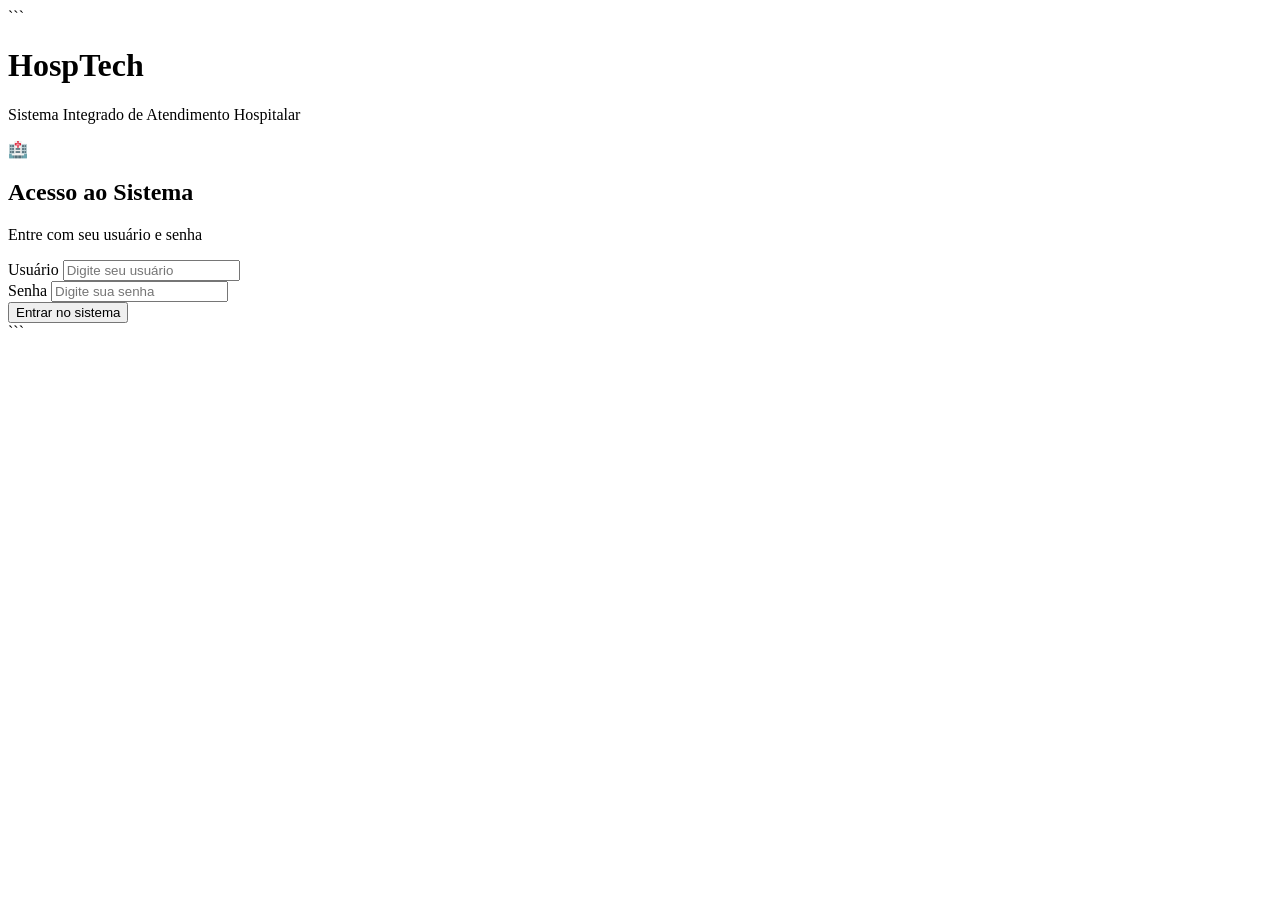
==== commit bf31917d: "Refactor index.html with updated login script" ====
--- a/frontend/index.html
+++ b/frontend/index.html
@@ -1,100 +1,207 @@
 <!DOCTYPE html>
+
 <html lang="pt-BR">
 
 <head>
   <meta charset="UTF-8">
 
-  <meta
-    name="viewport"
-    content="width=device-width, initial-scale=1.0"
-  >
+<meta
+name="viewport"
+content="width=device-width, initial-scale=1.0"
+
+>
 
   <title>HospTech | Login</title>
 
-  <link
-    rel="stylesheet"
-    href="style.css"
-  >
+  <link rel="stylesheet" href="style.css">
 </head>
 
 <body>
 
   <div class="login-page">
 
-    <div class="container">
-
-      <header>
-        <h1>HospTech</h1>
-
-        <p>
-          Sistema Integrado de Atendimento Hospitalar
-        </p>
-      </header>
-
-      <main>
-
-        <section class="form-section">
-
-          <div class="login-logo">
-            🏥
-          </div>
-
-          <h2 class="login-title">
-            Acesso ao Sistema
-          </h2>
-
-          <p class="login-subtitle">
-            Entre com seu usuário e senha
-          </p>
-
-          <div class="form-group">
-
-            <label for="usuario">
-              Usuário
-            </label>
-
-            <input
-              id="usuario"
-              type="text"
-              placeholder="Digite seu usuário"
-              autocomplete="username"
-            >
-
-          </div>
-
-          <div class="form-group">
-
-            <label for="senha">
-              Senha
-            </label>
-
-            <input
-              id="senha"
-              type="password"
-              placeholder="Digite sua senha"
-              autocomplete="current-password"
-            >
-
-          </div>
-
-          <button
-            class="login-button"
-            onclick="login()"
-          >
-            Entrar no sistema
-          </button>
-
-          <div id="erro"></div>
-
-        </section>
-
-      </main>
-
-    </div>
+```
+<div class="container">
+
+  <header>
+    <h1>HospTech</h1>
+
+    <p>
+      Sistema Integrado de Atendimento Hospitalar
+    </p>
+  </header>
+
+  <main>
+
+    <section class="form-section">
+
+      <div class="login-logo">
+        🏥
+      </div>
+
+      <h2 class="login-title">
+        Acesso ao Sistema
+      </h2>
+
+      <p class="login-subtitle">
+        Entre com seu usuário e senha
+      </p>
+
+      <div class="form-group">
+
+        <label for="usuario">
+          Usuário
+        </label>
+
+        <input
+          id="usuario"
+          type="text"
+          placeholder="Digite seu usuário"
+          autocomplete="username"
+        >
+
+      </div>
+
+      <div class="form-group">
+
+        <label for="senha">
+          Senha
+        </label>
+
+        <input
+          id="senha"
+          type="password"
+          placeholder="Digite sua senha"
+          autocomplete="current-password"
+        >
+
+      </div>
+
+      <button
+        type="button"
+        class="login-button"
+        onclick="login()"
+      >
+        Entrar no sistema
+      </button>
+
+      <div id="erro"></div>
+
+    </section>
+
+  </main>
+
+</div>
+```
 
   </div>
 
-  <script src="script.js"></script>
+  <script>
+
+    async function login() {
+
+      const usuario = document
+        .getElementById("usuario")
+        .value
+        .trim();
+
+      const senha = document
+        .getElementById("senha")
+        .value
+        .trim();
+
+      const erro = document.getElementById("erro");
+      const botao = document.querySelector(".login-button");
+
+      // Limpa erro anterior
+      erro.textContent = "";
+
+      // Verifica campos
+      if (!usuario || !senha) {
+        erro.textContent = "Digite o usuário e a senha.";
+        return;
+      }
+
+      // Evita vários cliques
+      botao.disabled = true;
+      botao.textContent = "Entrando...";
+
+      try {
+
+        const resposta = await fetch("/login", {
+          method: "POST",
+
+          headers: {
+            "Content-Type": "application/json"
+          },
+
+          body: JSON.stringify({
+            usuario: usuario,
+            senha: senha
+          })
+        });
+
+        const dados = await resposta.json();
+
+        // Login inválido
+        if (!resposta.ok || !dados.sucesso) {
+
+          erro.textContent =
+            dados.erro ||
+            "Usuário ou senha incorretos.";
+
+          return;
+        }
+
+        // Salva os dados do usuário
+        localStorage.setItem(
+          "usuario",
+          dados.usuario
+        );
+
+        localStorage.setItem(
+          "tipo",
+          dados.tipo
+        );
+
+        // Redireciona conforme o tipo
+        switch (dados.tipo) {
+
+          case "triagem":
+            window.location.href = "/triagem.html";
+            break;
+
+          case "medico":
+            window.location.href = "/medico.html";
+            break;
+
+          case "atendimento":
+            window.location.href = "/atendimento.html";
+            break;
+
+          default:
+            erro.textContent =
+              "Tipo de usuário não reconhecido.";
+
+        }
+
+      } catch (error) {
+
+        console.error("Erro no login:", error);
+
+        erro.textContent =
+          "Não foi possível conectar ao servidor.";
+
+      } finally {
+
+        botao.disabled = false;
+        botao.textContent = "Entrar no sistema";
+
+      }
+
+    }
+
+  </script>
 
 </body>
 
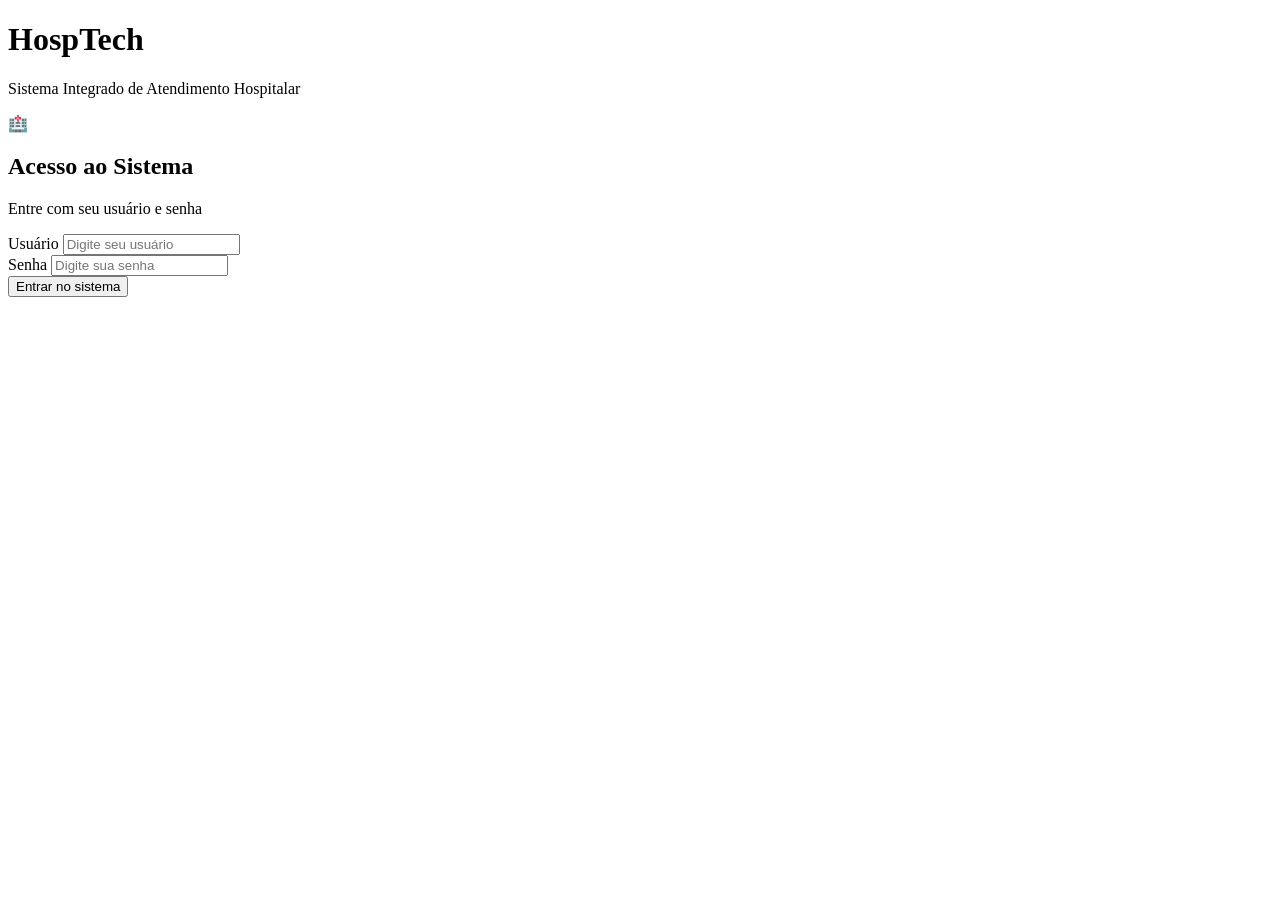
==== commit fccf5022: "Update index.html" ====
--- a/frontend/index.html
+++ b/frontend/index.html
@@ -1,208 +1,92 @@
 <!DOCTYPE html>
-
 <html lang="pt-BR">
-
 <head>
   <meta charset="UTF-8">
 
-<meta
-name="viewport"
-content="width=device-width, initial-scale=1.0"
+  <meta
+    name="viewport"
+    content="width=device-width, initial-scale=1.0"
+  >
 
->
-
-  <title>HospTech | Login</title>
+  <title>HospTech</title>
 
   <link rel="stylesheet" href="style.css">
 </head>
 
-<body>
+<body class="login-page">
 
-  <div class="login-page">
+  <div class="container">
 
-```
-<div class="container">
+    <header>
+      <h1>HospTech</h1>
 
-  <header>
-    <h1>HospTech</h1>
+      <p>
+        Sistema Integrado de Atendimento Hospitalar
+      </p>
+    </header>
 
-    <p>
-      Sistema Integrado de Atendimento Hospitalar
-    </p>
-  </header>
+    <main>
 
-  <main>
+      <section class="form-section">
 
-    <section class="form-section">
+        <div class="login-logo">
+          🏥
+        </div>
 
-      <div class="login-logo">
-        🏥
-      </div>
+        <h2 class="login-title">
+          Acesso ao Sistema
+        </h2>
 
-      <h2 class="login-title">
-        Acesso ao Sistema
-      </h2>
+        <p class="login-subtitle">
+          Entre com seu usuário e senha
+        </p>
 
-      <p class="login-subtitle">
-        Entre com seu usuário e senha
-      </p>
+        <div class="form-group">
 
-      <div class="form-group">
+          <label for="usuario">
+            Usuário
+          </label>
 
-        <label for="usuario">
-          Usuário
-        </label>
+          <input
+            id="usuario"
+            type="text"
+            placeholder="Digite seu usuário"
+            autocomplete="username"
+          >
 
-        <input
-          id="usuario"
-          type="text"
-          placeholder="Digite seu usuário"
-          autocomplete="username"
+        </div>
+
+        <div class="form-group">
+
+          <label for="senha">
+            Senha
+          </label>
+
+          <input
+            id="senha"
+            type="password"
+            placeholder="Digite sua senha"
+            autocomplete="current-password"
+          >
+
+        </div>
+
+        <button
+          class="login-button"
+          onclick="login()"
         >
+          Entrar no sistema
+        </button>
 
-      </div>
+        <div id="erro"></div>
 
-      <div class="form-group">
+      </section>
 
-        <label for="senha">
-          Senha
-        </label>
-
-        <input
-          id="senha"
-          type="password"
-          placeholder="Digite sua senha"
-          autocomplete="current-password"
-        >
-
-      </div>
-
-      <button
-        type="button"
-        class="login-button"
-        onclick="login()"
-      >
-        Entrar no sistema
-      </button>
-
-      <div id="erro"></div>
-
-    </section>
-
-  </main>
-
-</div>
-```
+    </main>
 
   </div>
 
-  <script>
-
-    async function login() {
-
-      const usuario = document
-        .getElementById("usuario")
-        .value
-        .trim();
-
-      const senha = document
-        .getElementById("senha")
-        .value
-        .trim();
-
-      const erro = document.getElementById("erro");
-      const botao = document.querySelector(".login-button");
-
-      // Limpa erro anterior
-      erro.textContent = "";
-
-      // Verifica campos
-      if (!usuario || !senha) {
-        erro.textContent = "Digite o usuário e a senha.";
-        return;
-      }
-
-      // Evita vários cliques
-      botao.disabled = true;
-      botao.textContent = "Entrando...";
-
-      try {
-
-        const resposta = await fetch("/login", {
-          method: "POST",
-
-          headers: {
-            "Content-Type": "application/json"
-          },
-
-          body: JSON.stringify({
-            usuario: usuario,
-            senha: senha
-          })
-        });
-
-        const dados = await resposta.json();
-
-        // Login inválido
-        if (!resposta.ok || !dados.sucesso) {
-
-          erro.textContent =
-            dados.erro ||
-            "Usuário ou senha incorretos.";
-
-          return;
-        }
-
-        // Salva os dados do usuário
-        localStorage.setItem(
-          "usuario",
-          dados.usuario
-        );
-
-        localStorage.setItem(
-          "tipo",
-          dados.tipo
-        );
-
-        // Redireciona conforme o tipo
-        switch (dados.tipo) {
-
-          case "triagem":
-            window.location.href = "/triagem.html";
-            break;
-
-          case "medico":
-            window.location.href = "/medico.html";
-            break;
-
-          case "atendimento":
-            window.location.href = "/atendimento.html";
-            break;
-
-          default:
-            erro.textContent =
-              "Tipo de usuário não reconhecido.";
-
-        }
-
-      } catch (error) {
-
-        console.error("Erro no login:", error);
-
-        erro.textContent =
-          "Não foi possível conectar ao servidor.";
-
-      } finally {
-
-        botao.disabled = false;
-        botao.textContent = "Entrar no sistema";
-
-      }
-
-    }
-
-  </script>
+  <script src="script.js"></script>
 
 </body>
-
 </html>
